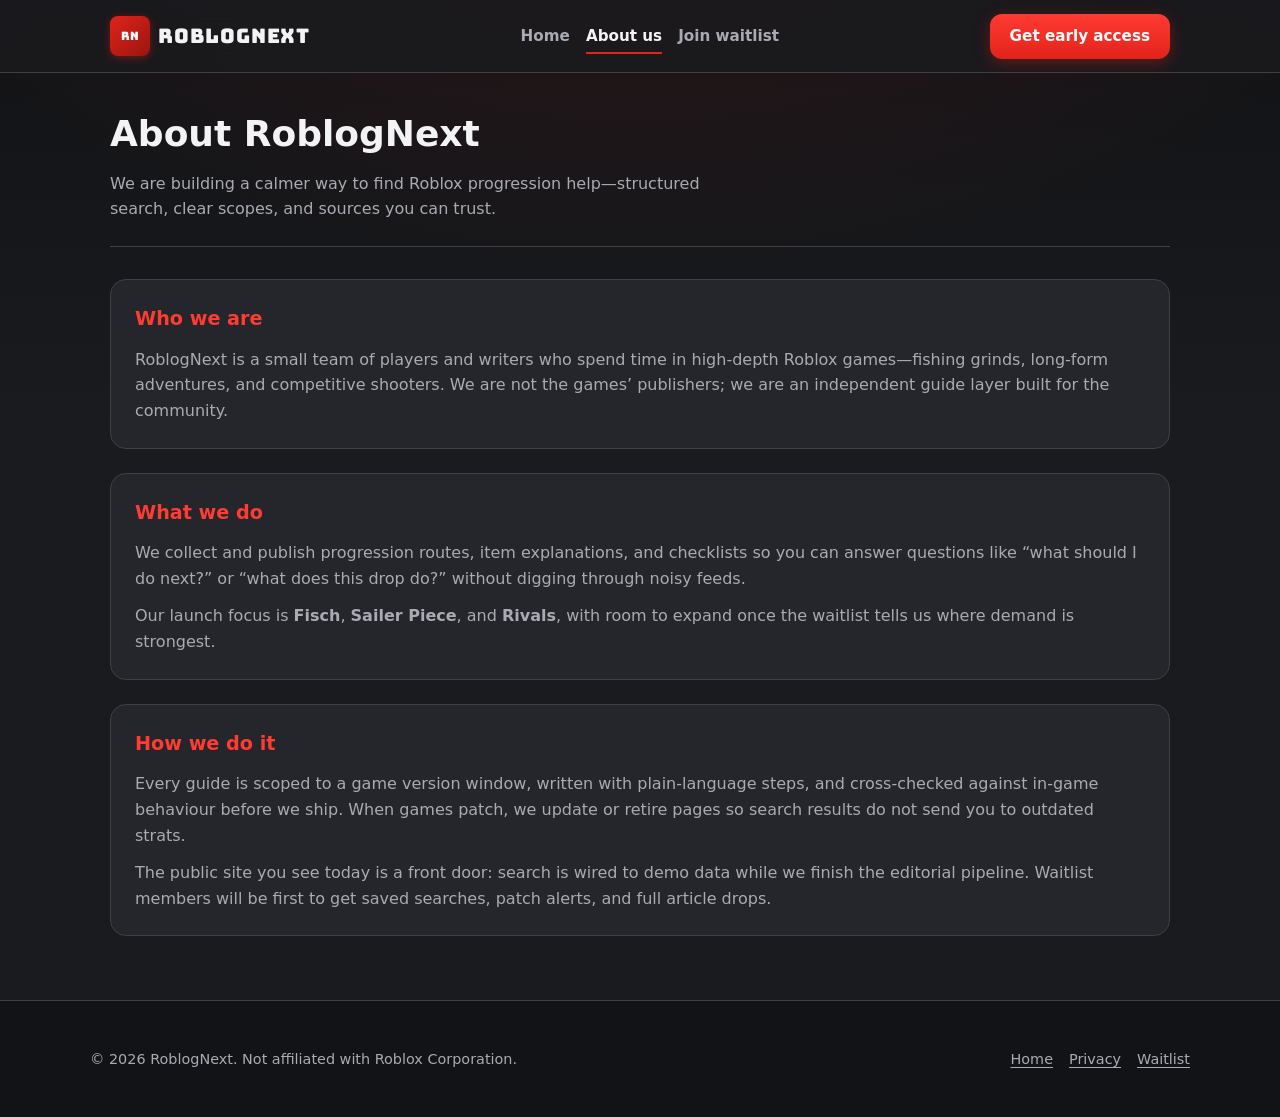
==== about.html @ 54c73798 "Initial commit: RoblogNext static site Made-with: Cursor" ====
<!DOCTYPE html>
<html lang="en">
  <head>
    <meta charset="utf-8" />
    <meta name="viewport" content="width=device-width, initial-scale=1" />
    <meta
      name="description"
      content="Who RoblogNext is, what we build for Roblox players, and how we ship trustworthy guides."
    />
    <title>About us — RoblogNext</title>
    <link rel="preconnect" href="https://fonts.googleapis.com" />
    <link rel="preconnect" href="https://fonts.gstatic.com" crossorigin />
    <link
      href="https://fonts.googleapis.com/css2?family=Bungee&display=swap"
      rel="stylesheet"
    />
    <link rel="stylesheet" href="css/styles.css" />
  </head>
  <body>
    <a class="skip-link" href="#main">Skip to content</a>
    <header class="site-header">
      <div class="header-inner">
        <a class="logo" href="index.html">
          <span class="logo-mark" aria-hidden="true">RN</span>
          <span class="logo-text">RoblogNext</span>
        </a>
        <nav class="nav-main" aria-label="Primary">
          <a href="index.html">Home</a>
          <a href="about.html" aria-current="page">About us</a>
          <a href="waitlist.html">Join waitlist</a>
        </nav>
        <a class="btn btn-primary" href="waitlist.html">Get early access</a>
      </div>
    </header>

    <main id="main">
      <header class="page-hero">
        <h1>About RoblogNext</h1>
        <p style="margin: 0; color: var(--rbx-text-muted); max-width: 40rem">
          We are building a calmer way to find Roblox progression help—structured
          search, clear scopes, and sources you can trust.
        </p>
      </header>

      <div class="about-blocks">
        <section class="about-block" aria-labelledby="who-heading">
          <h2 id="who-heading">Who we are</h2>
          <p>
            RoblogNext is a small team of players and writers who spend time in high-depth
            Roblox games—fishing grinds, long-form adventures, and competitive
            shooters. We are not the games’ publishers; we are an independent guide
            layer built for the community.
          </p>
        </section>

        <section class="about-block" aria-labelledby="what-heading">
          <h2 id="what-heading">What we do</h2>
          <p>
            We collect and publish progression routes, item explanations, and
            checklists so you can answer questions like “what should I do next?” or
            “what does this drop do?” without digging through noisy feeds.
          </p>
          <p>
            Our launch focus is <strong>Fisch</strong>, <strong>Sailer Piece</strong>,
            and <strong>Rivals</strong>, with room to expand once the waitlist tells us
            where demand is strongest.
          </p>
        </section>

        <section class="about-block" aria-labelledby="how-heading">
          <h2 id="how-heading">How we do it</h2>
          <p>
            Every guide is scoped to a game version window, written with plain-language
            steps, and cross-checked against in-game behaviour before we ship. When
            games patch, we update or retire pages so search results do not send you
            to outdated strats.
          </p>
          <p>
            The public site you see today is a front door: search is wired to demo
            data while we finish the editorial pipeline. Waitlist members will be first
            to get saved searches, patch alerts, and full article drops.
          </p>
        </section>
      </div>
    </main>

    <footer class="site-footer">
      <div class="footer-inner">
        <p>© <span id="year"></span> RoblogNext. Not affiliated with Roblox Corporation.</p>
        <div class="footer-links">
          <a href="index.html">Home</a>
          <a href="privacy.html">Privacy</a>
          <a href="waitlist.html">Waitlist</a>
        </div>
      </div>
    </footer>

    <script>
      document.getElementById("year").textContent = new Date().getFullYear();
    </script>
  </body>
</html>
---- css/styles.css ----
/* RoblogNext — Roblox-inspired theme (brand-adjacent, not official Roblox assets) */
:root {
  --rbx-red: #e2231a;
  --rbx-red-hover: #ff3b32;
  --rbx-red-muted: rgba(226, 35, 26, 0.15);
  --rbx-dark: #1a1b1e;
  --rbx-surface: #25262b;
  --rbx-elevated: #2f3138;
  --rbx-border: #3d4049;
  --rbx-text: #f3f3f5;
  --rbx-text-muted: #a8abb3;
  --rbx-blue: #00a2ff;
  --rbx-green: #3cb878;
  --rbx-warning: #f5a623;
  --font-sans: "Segoe UI", system-ui, -apple-system, BlinkMacSystemFont, "Roboto",
    sans-serif;
  /* Chunky block-style display; Roblox-adjacent toy/brick feel (not official Roblox fonts) */
  --font-brand: "Bungee", system-ui, sans-serif;
  --radius-sm: 8px;
  --radius-md: 12px;
  --radius-lg: 16px;
  --shadow: 0 8px 32px rgba(0, 0, 0, 0.35);
  --focus-ring: 0 0 0 3px rgba(0, 162, 255, 0.45);
}

*,
*::before,
*::after {
  box-sizing: border-box;
}

html {
  scroll-behavior: smooth;
}

body {
  margin: 0;
  min-height: 100vh;
  font-family: var(--font-sans);
  font-size: 1rem;
  line-height: 1.6;
  color: var(--rbx-text);
  background: var(--rbx-dark);
  background-image: radial-gradient(
      ellipse 120% 80% at 50% -20%,
      var(--rbx-red-muted),
      transparent 55%
    ),
    linear-gradient(180deg, #121316 0%, var(--rbx-dark) 40%);
}

img {
  max-width: 100%;
  height: auto;
}

a {
  color: var(--rbx-blue);
  text-decoration-thickness: 1px;
  text-underline-offset: 3px;
}

a:hover {
  color: #4dc3ff;
}

.skip-link {
  position: absolute;
  left: -9999px;
  top: 0;
  z-index: 9999;
  padding: 0.75rem 1rem;
  background: var(--rbx-red);
  color: #fff;
  font-weight: 600;
}

.skip-link:focus {
  left: 1rem;
  top: 1rem;
}

.site-header {
  position: sticky;
  top: 0;
  z-index: 100;
  border-bottom: 1px solid var(--rbx-border);
  background: rgba(26, 27, 30, 0.85);
  backdrop-filter: blur(12px);
}

.header-inner {
  max-width: 1100px;
  margin: 0 auto;
  padding: 0.85rem 1.25rem;
  display: flex;
  align-items: center;
  justify-content: space-between;
  gap: 1rem;
}

.logo {
  display: flex;
  align-items: center;
  gap: 0.5rem;
  font-size: 1.25rem;
  letter-spacing: -0.02em;
  color: var(--rbx-text);
  text-decoration: none;
}

.logo-text {
  font-family: var(--font-brand);
  font-weight: 400;
  letter-spacing: 0.04em;
  line-height: 1;
}

.logo-mark {
  width: 40px;
  height: 40px;
  border-radius: var(--radius-sm);
  background: linear-gradient(135deg, var(--rbx-red), #9a1510);
  display: grid;
  place-items: center;
  font-family: var(--font-brand);
  font-size: 0.72rem;
  font-weight: 400;
  letter-spacing: 0.02em;
  color: #fff;
  box-shadow: 0 2px 8px rgba(226, 35, 26, 0.4);
}

.nav-main {
  display: flex;
  flex-wrap: wrap;
  align-items: center;
  gap: 0.35rem 1rem;
}

.nav-main a {
  color: var(--rbx-text-muted);
  text-decoration: none;
  font-weight: 600;
  font-size: 0.95rem;
  padding: 0.35rem 0;
}

.nav-main a:hover,
.nav-main a[aria-current="page"] {
  color: var(--rbx-text);
}

.nav-main a[aria-current="page"] {
  box-shadow: inset 0 -2px 0 var(--rbx-red);
}

.btn {
  display: inline-flex;
  align-items: center;
  justify-content: center;
  gap: 0.5rem;
  padding: 0.65rem 1.25rem;
  font-weight: 700;
  font-size: 0.95rem;
  font-family: inherit;
  border-radius: var(--radius-md);
  border: none;
  cursor: pointer;
  text-decoration: none;
  transition: transform 0.12s ease, background 0.15s ease, box-shadow 0.15s ease;
}

.btn:focus-visible {
  outline: none;
  box-shadow: var(--focus-ring);
}

.btn-primary {
  background: linear-gradient(180deg, var(--rbx-red-hover), var(--rbx-red));
  color: #fff;
  box-shadow: 0 4px 16px rgba(226, 35, 26, 0.35);
}

.btn-primary:hover {
  transform: translateY(-1px);
  filter: brightness(1.05);
}

.btn-secondary {
  background: var(--rbx-elevated);
  color: var(--rbx-text);
  border: 1px solid var(--rbx-border);
}

.btn-secondary:hover {
  background: #383b44;
}

main {
  max-width: 1100px;
  margin: 0 auto;
  padding: 2rem 1.25rem 4rem;
}

.hero {
  text-align: center;
  padding: 2.5rem 0 3rem;
}

.hero-coming-soon {
  margin: 0 0 1.25rem;
  font-size: calc(0.95rem * 1.5);
  font-weight: 800;
  letter-spacing: 0.06em;
  text-transform: uppercase;
  color: var(--rbx-red);
  line-height: 1.35;
}

.hero-coming-soon a {
  color: inherit;
  text-decoration: underline;
  text-decoration-thickness: 1px;
  text-underline-offset: 3px;
}

.hero-coming-soon a:hover {
  color: var(--rbx-red-hover);
}

.hero h1 {
  margin: 0 0 1rem;
  font-size: clamp(2rem, 5vw, 2.75rem);
  line-height: 1.15;
  letter-spacing: -0.03em;
}

.hero-lead {
  margin: 0 auto 2rem;
  max-width: 36rem;
  color: var(--rbx-text-muted);
  font-size: 1.1rem;
}

.search-panel {
  max-width: 640px;
  margin: 0 auto 2.5rem;
  padding: 1.25rem;
  background: var(--rbx-surface);
  border: 1px solid var(--rbx-border);
  border-radius: var(--radius-lg);
  box-shadow: var(--shadow);
}

.search-row {
  display: flex;
  flex-wrap: wrap;
  gap: 0.75rem;
}

.search-panel label {
  display: block;
  font-size: 0.8rem;
  font-weight: 600;
  color: var(--rbx-text-muted);
  margin-bottom: 0.35rem;
}

.select-wrap,
.input-wrap {
  flex: 1 1 140px;
  min-width: 0;
}

.input-wrap.flex-grow {
  flex: 2 1 220px;
}

select,
input[type="search"],
input[type="email"],
input[type="text"] {
  width: 100%;
  padding: 0.7rem 0.85rem;
  font-size: 1rem;
  font-family: inherit;
  color: var(--rbx-text);
  background: var(--rbx-dark);
  border: 1px solid var(--rbx-border);
  border-radius: var(--radius-sm);
}

select:focus,
input:focus {
  outline: none;
  border-color: var(--rbx-blue);
  box-shadow: 0 0 0 2px rgba(0, 162, 255, 0.25);
}

.search-hint {
  margin: 0.85rem 0 0;
  font-size: 0.85rem;
  color: var(--rbx-text-muted);
}

.section-title {
  margin: 0 0 1rem;
  font-size: 1.35rem;
  letter-spacing: -0.02em;
}

.games-grid {
  display: grid;
  grid-template-columns: repeat(auto-fit, minmax(260px, 1fr));
  gap: 1.25rem;
  margin-bottom: 2.5rem;
}

.game-card {
  padding: 1.35rem;
  background: var(--rbx-surface);
  border: 1px solid var(--rbx-border);
  border-radius: var(--radius-lg);
  transition: border-color 0.15s ease, transform 0.15s ease;
}

.game-card:hover {
  border-color: rgba(226, 35, 26, 0.45);
  transform: translateY(-2px);
}

.game-card h3 {
  margin: 0 0 0.5rem;
  font-size: 1.2rem;
}

.game-card p {
  margin: 0;
  color: var(--rbx-text-muted);
  font-size: 0.95rem;
}

.results-region {
  margin-top: 2rem;
}

.results-list {
  list-style: none;
  margin: 0;
  padding: 0;
  display: flex;
  flex-direction: column;
  gap: 0.75rem;
}

.result-item {
  padding: 1rem 1.15rem;
  background: var(--rbx-elevated);
  border-radius: var(--radius-md);
  border: 1px solid var(--rbx-border);
}

.result-item h4 {
  margin: 0 0 0.35rem;
  font-size: 1rem;
}

.result-item p {
  margin: 0;
  font-size: 0.9rem;
  color: var(--rbx-text-muted);
}

.result-meta {
  margin-top: 0.5rem;
  font-size: 0.75rem;
  text-transform: uppercase;
  letter-spacing: 0.06em;
  color: var(--rbx-blue);
  font-weight: 700;
}

.empty-state {
  padding: 2rem;
  text-align: center;
  color: var(--rbx-text-muted);
  border: 1px dashed var(--rbx-border);
  border-radius: var(--radius-md);
}

.site-footer {
  margin-top: auto;
  padding: 2rem 1.25rem;
  border-top: 1px solid var(--rbx-border);
  background: #121316;
}

.footer-inner {
  max-width: 1100px;
  margin: 0 auto;
  display: flex;
  flex-wrap: wrap;
  gap: 1rem;
  justify-content: space-between;
  align-items: center;
  font-size: 0.9rem;
  color: var(--rbx-text-muted);
}

.footer-links {
  display: flex;
  flex-wrap: wrap;
  gap: 1rem;
}

.footer-links a {
  color: var(--rbx-text-muted);
}

/* About page */
.page-hero {
  padding-bottom: 1.5rem;
  border-bottom: 1px solid var(--rbx-border);
  margin-bottom: 2rem;
}

.page-hero h1 {
  margin: 0 0 0.5rem;
  font-size: clamp(1.75rem, 4vw, 2.25rem);
}

.about-blocks {
  display: grid;
  gap: 1.5rem;
}

.about-block {
  padding: 1.5rem;
  background: var(--rbx-surface);
  border: 1px solid var(--rbx-border);
  border-radius: var(--radius-lg);
}

.about-block h2 {
  margin: 0 0 0.75rem;
  font-size: 1.2rem;
  color: var(--rbx-red-hover);
}

.about-block p {
  margin: 0;
  color: var(--rbx-text-muted);
}

.about-block p + p {
  margin-top: 0.75rem;
}

/* Waitlist / form */
.form-page {
  max-width: 520px;
  margin: 0 auto;
}

.form-card {
  padding: 1.75rem;
  background: var(--rbx-surface);
  border: 1px solid var(--rbx-border);
  border-radius: var(--radius-lg);
  box-shadow: var(--shadow);
}

.form-card h1 {
  margin: 0 0 0.35rem;
  font-size: 1.5rem;
}

.form-card > .subtitle {
  margin: 0 0 1.5rem;
  color: var(--rbx-text-muted);
  font-size: 0.95rem;
}

.form-row {
  margin-bottom: 1rem;
}

.form-row label {
  display: block;
  font-weight: 600;
  font-size: 0.9rem;
  margin-bottom: 0.35rem;
}

.form-row label .req {
  color: var(--rbx-red-hover);
}

.field-hint {
  margin: 0.35rem 0 0;
  font-size: 0.8rem;
  color: var(--rbx-text-muted);
}

.checkbox-row {
  display: flex;
  gap: 0.65rem;
  align-items: flex-start;
  margin-bottom: 1rem;
  font-size: 0.9rem;
  color: var(--rbx-text-muted);
}

.checkbox-row input {
  margin-top: 0.35rem;
  width: 1.1rem;
  height: 1.1rem;
  accent-color: var(--rbx-red);
  flex-shrink: 0;
}

.gdpr-box {
  margin: 1.25rem 0;
  padding: 1rem;
  background: var(--rbx-dark);
  border-radius: var(--radius-md);
  border: 1px solid var(--rbx-border);
  font-size: 0.85rem;
  color: var(--rbx-text-muted);
}

.gdpr-box h3 {
  margin: 0 0 0.5rem;
  font-size: 0.95rem;
  color: var(--rbx-text);
}

.gdpr-box ul {
  margin: 0.5rem 0 0;
  padding-left: 1.2rem;
}

.gdpr-box li + li {
  margin-top: 0.35rem;
}

.form-error {
  color: var(--rbx-warning);
  font-size: 0.85rem;
  margin-top: 0.35rem;
  display: none;
}

.form-error.visible {
  display: block;
}

.form-success {
  display: none;
  padding: 1rem;
  background: rgba(60, 184, 120, 0.15);
  border: 1px solid var(--rbx-green);
  border-radius: var(--radius-md);
  color: #8ee4b8;
  margin-bottom: 1rem;
}

.form-success.visible {
  display: block;
}

.banner-notice {
  display: none;
  padding: 1rem;
  border-radius: var(--radius-md);
  margin-bottom: 1rem;
  font-size: 0.95rem;
  line-height: 1.45;
}

.banner-notice.visible {
  display: block;
}

.banner-notice--warn {
  background: rgba(245, 166, 35, 0.12);
  border: 1px solid var(--rbx-warning);
  color: #f0c87a;
}

.demo-otp-banner {
  display: none;
  padding: 0.85rem 1rem;
  margin-bottom: 1rem;
  font-size: 0.85rem;
  line-height: 1.5;
  color: var(--rbx-text-muted);
  background: var(--rbx-dark);
  border: 1px dashed var(--rbx-border);
  border-radius: var(--radius-md);
}

.demo-otp-banner.visible {
  display: block;
}

.demo-otp-banner .otp-code {
  font-size: 1.1rem;
  font-weight: 800;
  letter-spacing: 0.15em;
  color: var(--rbx-blue);
  padding: 0 0.25rem;
}

.demo-otp-banner__hint {
  display: block;
  margin-top: 0.5rem;
  font-size: 0.78rem;
  opacity: 0.9;
}

.waitlist-step {
  margin-top: 0.5rem;
}

.waitlist-step__title {
  margin: 0 0 0.5rem;
  font-size: 1.15rem;
}

.waitlist-step__lead {
  margin: 0 0 1rem;
  color: var(--rbx-text-muted);
  font-size: 0.95rem;
}

.waitlist-step-form.is-hidden {
  display: none;
}

#btn-resend-otp,
#btn-back-form {
  margin-top: 0.5rem;
}

.btn:disabled {
  opacity: 0.55;
  cursor: not-allowed;
  transform: none;
}

.btn-block {
  width: 100%;
  margin-top: 0.5rem;
}

@media (max-width: 600px) {
  .header-inner {
    flex-direction: column;
    align-items: flex-start;
  }

  .nav-main {
    width: 100%;
    justify-content: flex-start;
  }
}
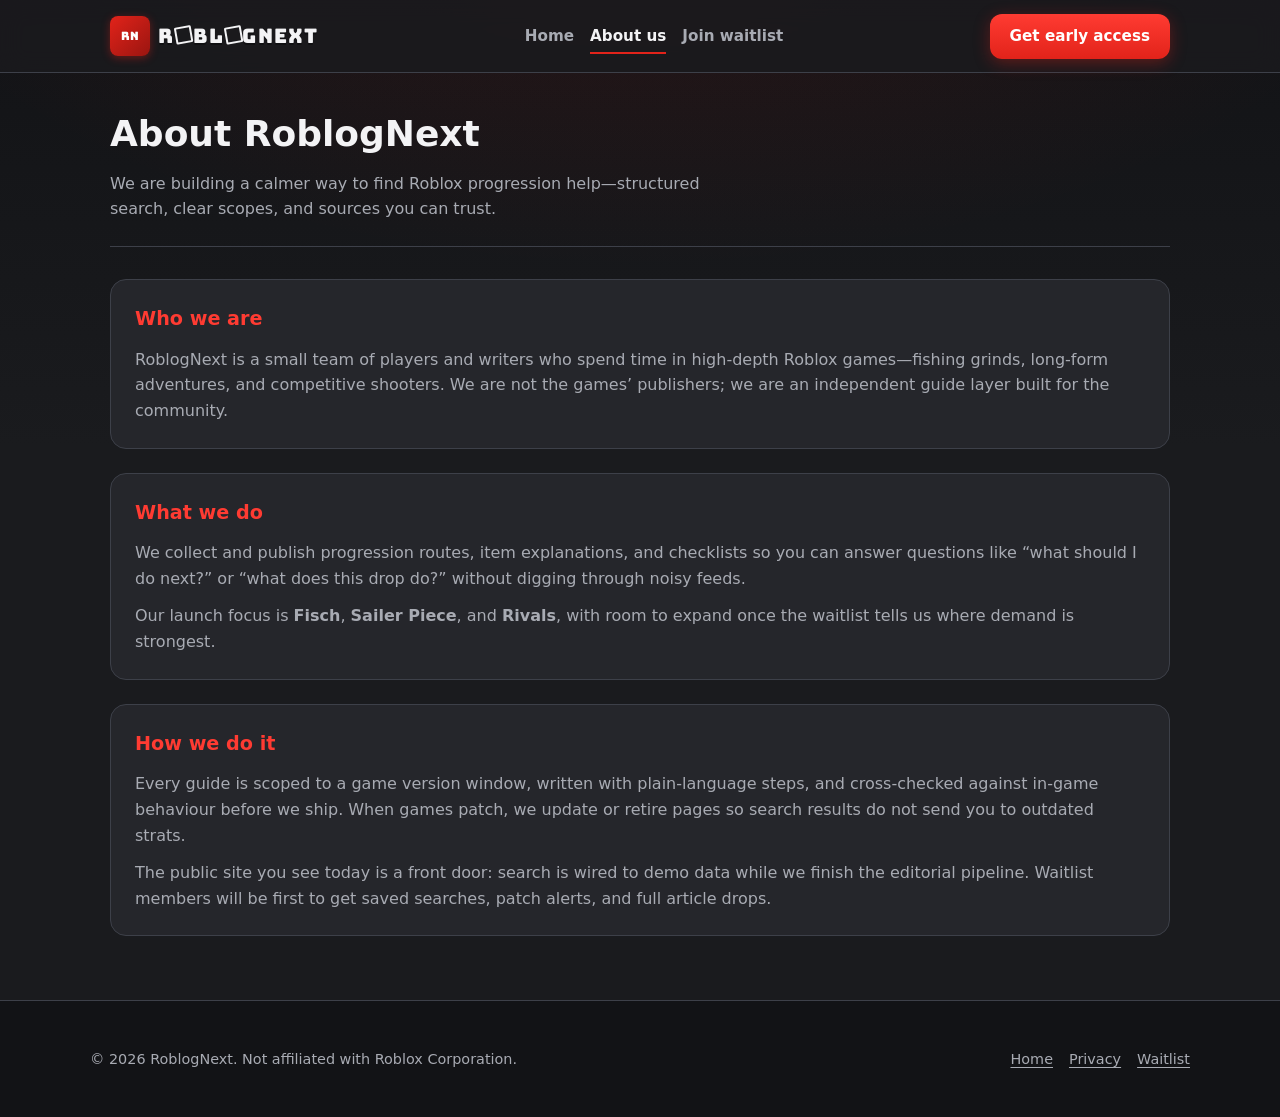
==== commit 0c67d75c: "fix: improve OTP send diagnostics and refresh Roblox-style branding Handle common Resend production " ====
--- a/about.html
+++ b/about.html
@@ -22,7 +22,7 @@
       <div class="header-inner">
         <a class="logo" href="index.html">
           <span class="logo-mark" aria-hidden="true">RN</span>
-          <span class="logo-text">RoblogNext</span>
+          <span class="logo-text logo-wordmark">R<span class="rbx-o">O</span>BL<span class="rbx-o">O</span>GNEXT</span>
         </a>
         <nav class="nav-main" aria-label="Primary">
           <a href="index.html">Home</a>
--- a/css/styles.css
+++ b/css/styles.css
@@ -112,8 +112,29 @@
 .logo-text {
   font-family: var(--font-brand);
   font-weight: 400;
-  letter-spacing: 0.04em;
+  letter-spacing: 0.06em;
+  text-transform: uppercase;
   line-height: 1;
+}
+
+.logo-wordmark {
+  display: inline-flex;
+  align-items: baseline;
+  gap: 0.04em;
+  text-shadow: 0 2px 0 rgba(0, 0, 0, 0.35);
+}
+
+.rbx-o {
+  display: inline-grid;
+  place-items: center;
+  width: 0.84em;
+  height: 0.84em;
+  border: 0.12em solid currentColor;
+  border-radius: 0.08em;
+  transform: rotate(-10deg) translateY(0.02em);
+  line-height: 1;
+  overflow: hidden;
+  text-indent: -999px;
 }
 
 .logo-mark {
@@ -218,6 +239,12 @@
   line-height: 1.35;
 }
 
+.hero-coming-soon .rbx-o {
+  width: 0.78em;
+  height: 0.78em;
+  border-width: 0.1em;
+}
+
 .hero-coming-soon a {
   color: inherit;
   text-decoration: underline;
